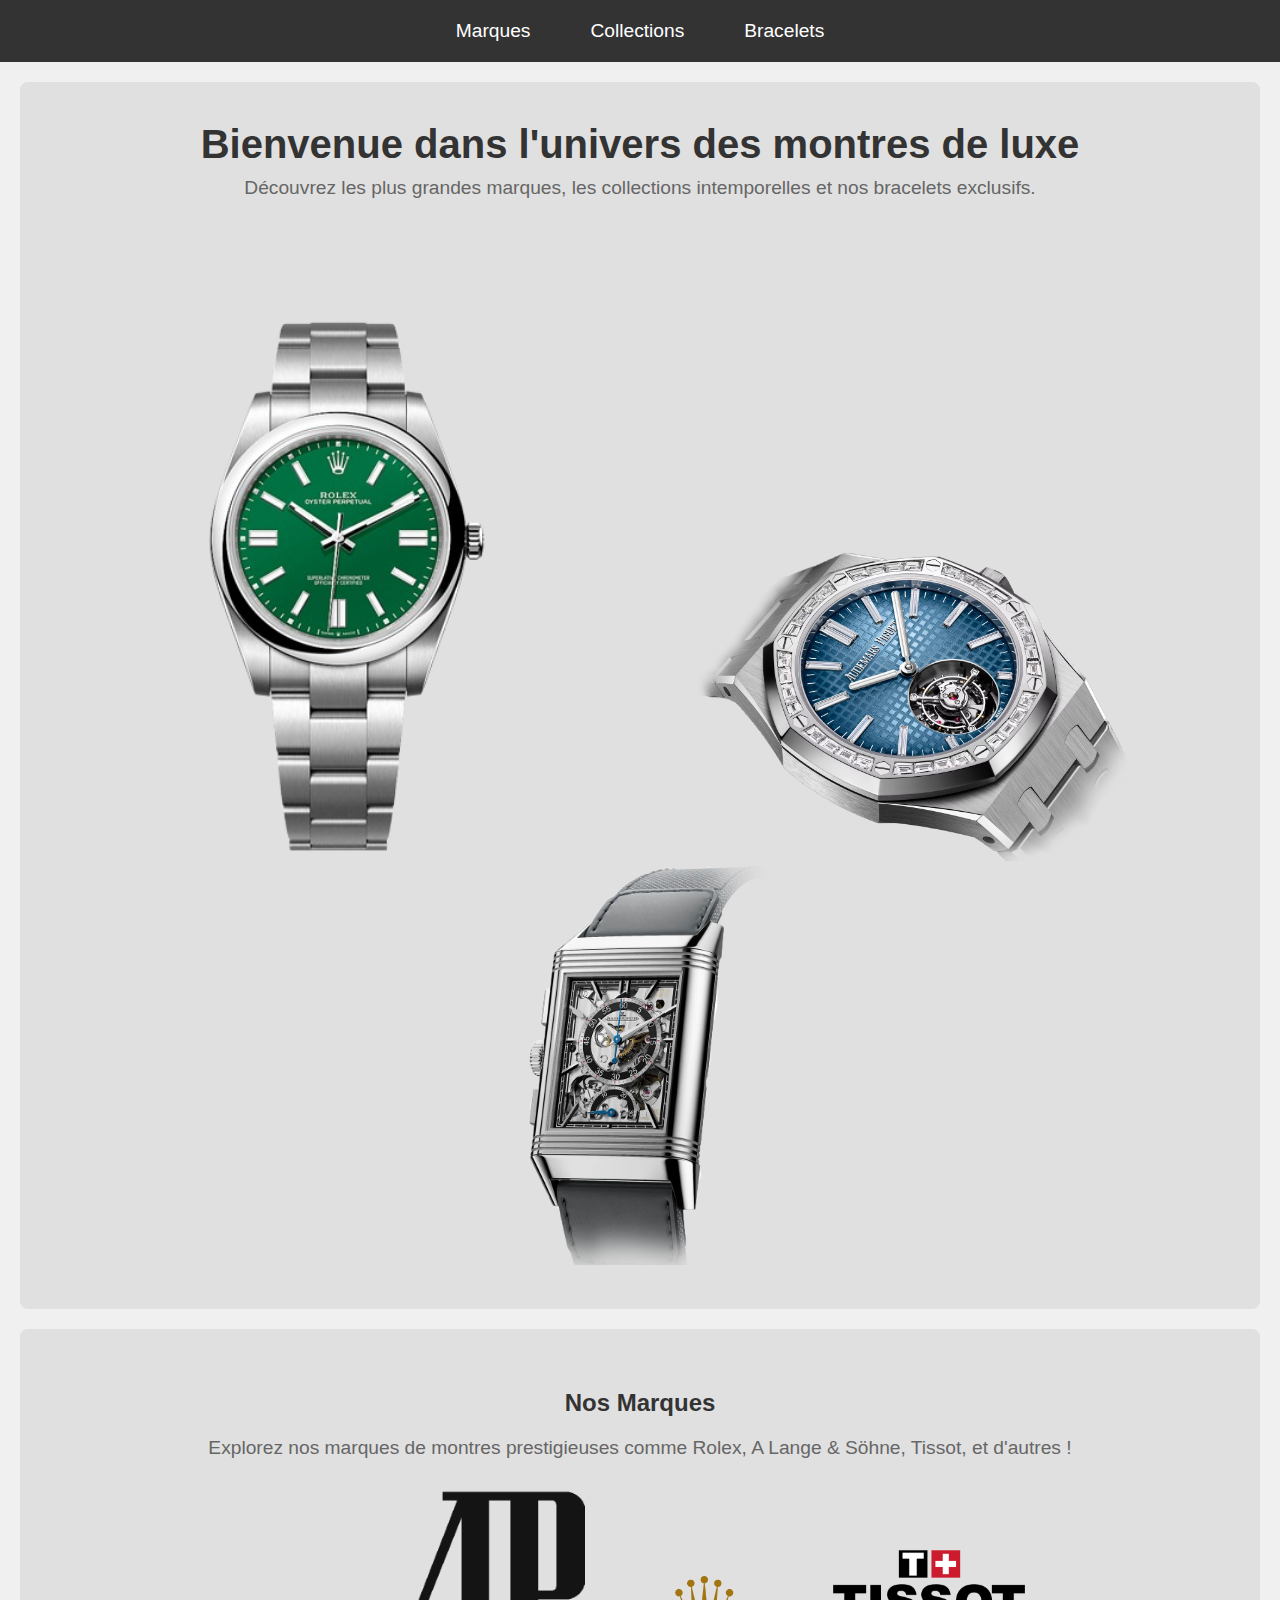
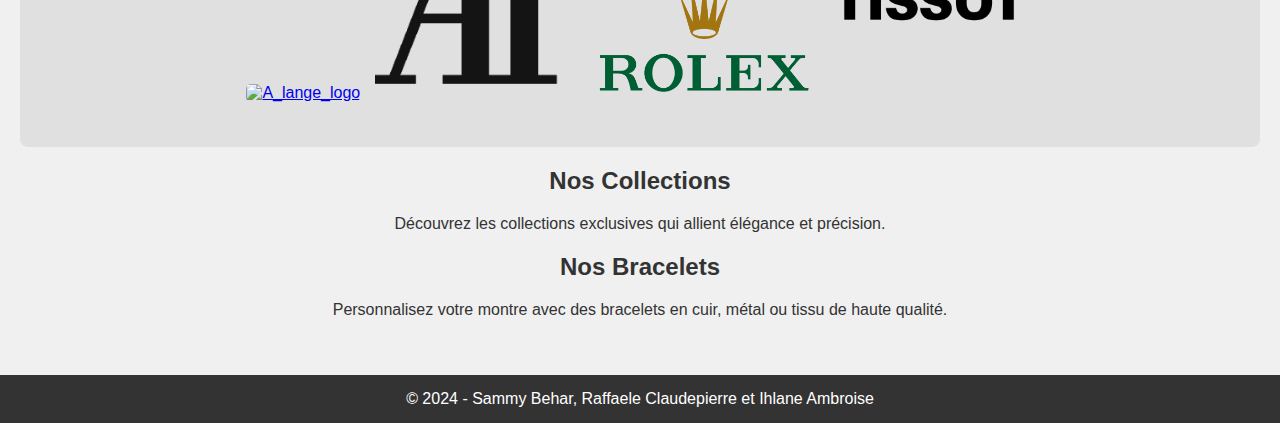
==== index.html @ e2b31ca5 "test" ====
<!DOCTYPE html>
<html lang="fr">
<head>
    <meta charset="UTF-8">
    <meta name="viewport" content="width=device-width, initial-scale=1.0">
    <meta http-equiv="X-UA-Compatible" content="IE=edge">
    <title>Site Vitrine Montres</title>
    <link rel="stylesheet" href="styles.css">
</head>
<body>
    <header>
        <nav>
            <ul class="menu">
                <!-- Menu pour les marques avec sous-menu cliquable -->
                <li class="dropdown">
                    <a href="#">Marques</a>
                    <ul class="dropdown-content">
                        <li><a href="marque/ROLEX/vitrineROLEX.html" target="_blank">Rolex</a></li>
                        <li><a href="marque/AP/vitrineap.html" target="_blank">Audemars Piguet</a></li>
                        <li><a href="marque/TISSOT/vitrinetissot.html" target="_blank">Tissot</a></li>
                        <li><a href="marque/ALANGHE/vitrinealanghe.html" target="_blank">A. Lange & Söhne</a></li>
                    </ul>
                </li>
                <!-- Menu pour les collections avec sous-menu cliquable -->
                <li class="dropdown">
                    <a href="#">Collections</a>
                    <ul class="dropdown-content">
                        <li><a href="collection1.html" target="_blank">Collection 1</a></li>
                        <li><a href="collection2.html" target="_blank">Collection 2</a></li>
                        <li><a href="collection3.html" target="_blank">Collection 3</a></li>
                    </ul>
                </li>
                <!-- Menu pour les bracelets avec sous-menu cliquable -->
                <li class="dropdown">
                    <a href="#">Bracelets</a>
                    <ul class="dropdown-content">
                        <li><a href="bracelet1.html" target="_blank">Bracelet 1</a></li>
                        <li><a href="bracelet2.html" target="_blank">Bracelet 2</a></li>
                        <li><a href="bracelet3.html" target="_blank">Bracelet 3</a></li>
                    </ul>
                </li>
        </nav>
    </header>

    <main>
        <section id="hero">
            <h1>Bienvenue dans l'univers des montres de luxe</h1>
            <p>Découvrez les plus grandes marques, les collections intemporelles et nos bracelets exclusifs.</p>
            <img src="images/montre/aaa.png" class="montre_rolex">
            <img src="images/montre/Royal Oak.png" class="Royal_Oak">
            <img src="images/montre/Image Jeager.png" class="Jeager">
        </section>

        <section id="marques">
            <h2>Nos Marques</h2>
            <p>Explorez nos marques de montres prestigieuses comme Rolex, A Lange & Söhne, Tissot, et d'autres !</p>
            <a href="marque/ALANGHE/vitrinealanghe.html"><img src="images/logo marque/A Lange & Söhne logo.png" alt="A_lange_logo" class="A_lange_logo"></a>
            <a href="marque/AP/vitrineap.html"><img src="images/logo marque/Logo Audemars Piguet (1).png" alt="AP_logo" class="AP_logo"></a>
            <a href="marque/ROLEX/vitrineROLEX.html"><img src="images/logo marque/Logo Rolex.png" alt="Rolex_logo" class="Rolex_logo"></a>
            <a href="marque/TISSOT/vitrinetissot.html"><img src="images/logo marque/Tissot Logo.png" alt="Tissot_logo" class="Tissot_logo"></a>
        </section>

        <section id="collections" class="content-section">
            <h2>Nos Collections</h2>
            <p>Découvrez les collections exclusives qui allient élégance et précision.</p>
        </section>

        <section id="bracelets" class="content-section">
            <h2>Nos Bracelets</h2>
            <p>Personnalisez votre montre avec des bracelets en cuir, métal ou tissu de haute qualité.</p>
        </section>
    </main>

    <footer>
        <p>&copy; 2024 - Sammy Behar, Raffaele Claudepierre et Ihlane Ambroise</p>
    </footer>
</body>
</html>
---- styles.css ----
/* Style général */
body {
    font-family: Arial, sans-serif;
    background-color: #f0f0f0;
    color: #333;
    margin: 0;
    padding: 0;
}

/* En-tête principal */
header h1 {
    text-align: center;
    font-size: 2.5rem;
    margin: 20px 0;
}

/* Menu principal */
header nav {
    background-color: #333;
    padding: 10px 0;
}

.menu {
    list-style: none;
    padding: 0;
    margin: 0;
    display: flex;
    justify-content: center;
}

.menu li {
    position: relative;
    margin: 0 20px;
}

.menu a {
    text-decoration: none;
    color: #fff;
    font-size: 1.2rem;
    padding: 10px;
    display: block;
}

/* Dropdown pour les marques */
.dropdown-content {
    display: none;
    position: absolute;
    background-color: #f9f9f9;
    box-shadow: 0px 8px 16px rgba(0, 0, 0, 0.2);
    min-width: 200px;
    top: 100%;
    left: 0;
    z-index: 1;
}

.dropdown-content li {
    padding: 10px 20px;
}

.dropdown-content li a {
    color: #333;
    text-decoration: none;
    display: block;
}

.dropdown-content li a:hover {
    background-color: #ddd;
}

.dropdown:hover .dropdown-content {
    display: block;
}

/* Effet au survol */
.menu a:hover, .dropdown-content li a:hover {
    color: #4f54b2;
}

/* Section principale */
main {
    padding: 20px;
    text-align: center;
}

.image-container {
    position: absolute;
    top: 0;
    left: 0;
    width: 100%;
    height: 100%;
    z-index: -1; 
    overflow: hidden;
}

.image {
    position: absolute;
    background-size: cover;
    background-position: center;
    border-radius: 5px;
}

.montre_rolex {
    width: 550px;
}

.Royal_Oak {
    width: 600px;
}

.Jeager {
    width: 600px;
}

.modeles {
    display: flex;
    flex-wrap: wrap;
    justify-content: center;
    gap: 20px;
    padding: 20px;
}

.modele {
    width: 200px;
    text-align: center;
}

.modele img {
    width: 100%;
    height: auto;
    border-radius: 5px;
    box-shadow: 0 4px 8px rgba(0, 0, 0, 0.2);
}

.modele p {
    margin-top: 10px;
    font-size: 1.1rem;
    font-weight: bold;
    color: #333;
}

/* Pied de page */
footer {
    background-color: #333;
    color: #fff;
    text-align: center;
    padding: 15px 0;
    margin-top: 20px;
}

footer p {
    margin: 0;
}

/* Style pour la section "Bienvenue" */
#hero {
    background-color: #e0e0e0;
    padding: 40px 20px;
    margin-bottom: 20px;
    border-radius: 8px;
}

#hero h1 {
    font-size: 2.5rem;
    color: #333;
    margin: 0;
}

#hero p {
    font-size: 1.2rem;
    color: #666;
    margin-top: 10px;
}

#marques {
    background-color: #e0e0e0;
    padding: 40px 20px;
    margin-bottom: 20px;
    border-radius: 8px;
}

#marque h1 {
    font-size: 2.5rem;
    color: #333;
    margin: 0;
}

#marques p {
    font-size: 1.2rem;
    color: #666;
    margin-top: 10px;
}

#marques img {
width: 210px;
border-radius: 10px;
padding: 5px;
background-position: center;

}
img{
    transition: all 0.3s;
}
img:hover {
    transform: scale(1.1);
}

.nomove:hover{
transform: scale(1) !important;
}

.logoRolex{
    width: 300px;
}

.LogoAp{
    width: 300px;
    margin: 5px;
}
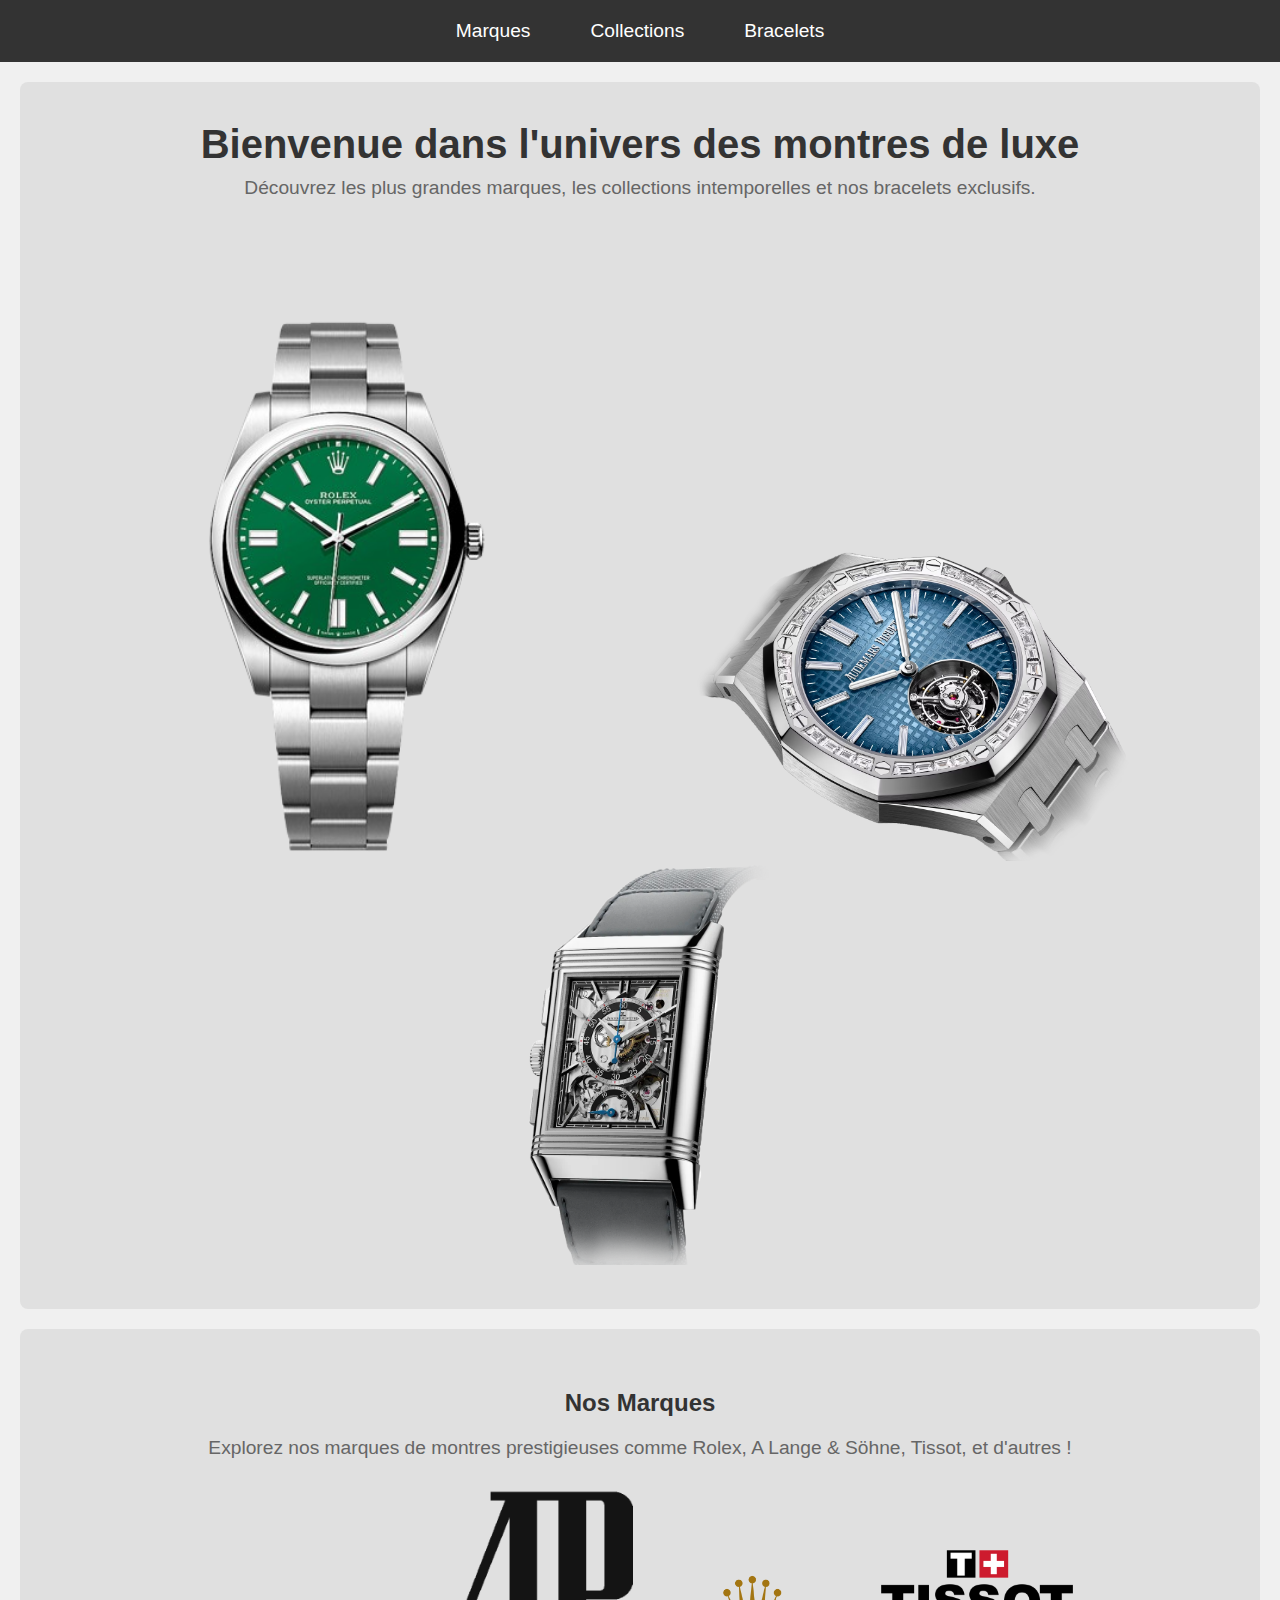
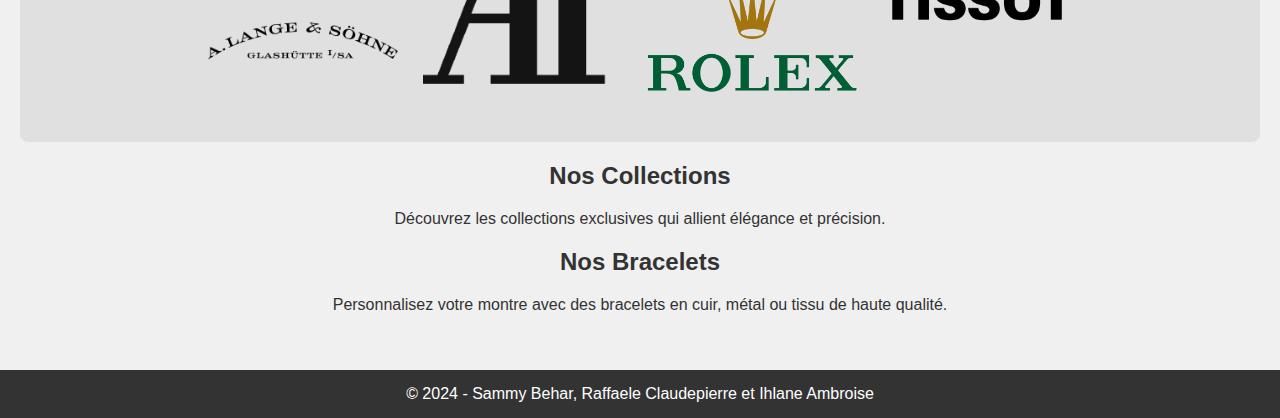
==== commit e0e4f408: "changer le nom de l'image a Lange" ====
--- a/index.html
+++ b/index.html
@@ -54,7 +54,7 @@
         <section id="marques">
             <h2>Nos Marques</h2>
             <p>Explorez nos marques de montres prestigieuses comme Rolex, A Lange & Söhne, Tissot, et d'autres !</p>
-            <a href="marque/ALANGHE/vitrinealanghe.html"><img src="images/logo marque/A Lange & Söhne logo.png" alt="A_lange_logo" class="A_lange_logo"></a>
+            <a href="marque/ALANGHE/vitrinealanghe.html"><img src="images/logo marque/A_Lange_logo.png" alt="A_lange_logo" class="A_lange_logo"></a>
             <a href="marque/AP/vitrineap.html"><img src="images/logo marque/Logo Audemars Piguet (1).png" alt="AP_logo" class="AP_logo"></a>
             <a href="marque/ROLEX/vitrineROLEX.html"><img src="images/logo marque/Logo Rolex.png" alt="Rolex_logo" class="Rolex_logo"></a>
             <a href="marque/TISSOT/vitrinetissot.html"><img src="images/logo marque/Tissot Logo.png" alt="Tissot_logo" class="Tissot_logo"></a>
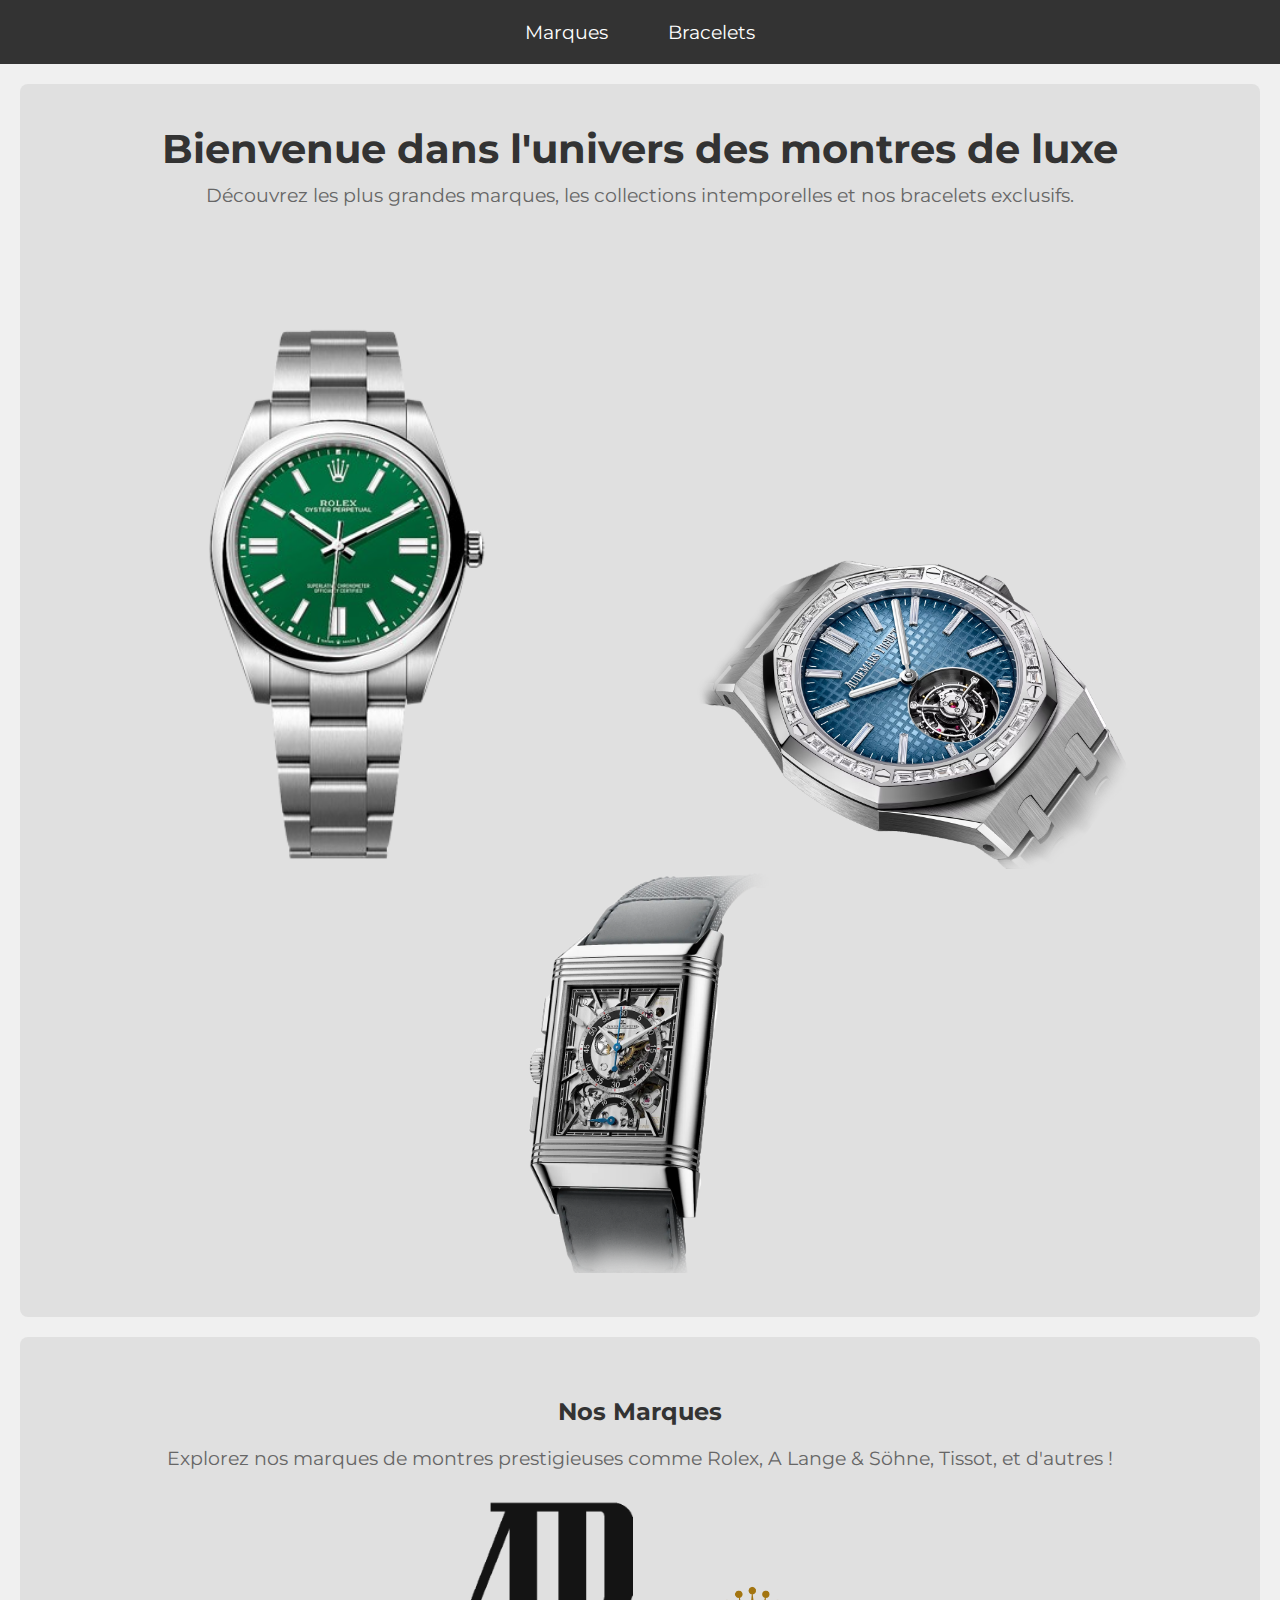
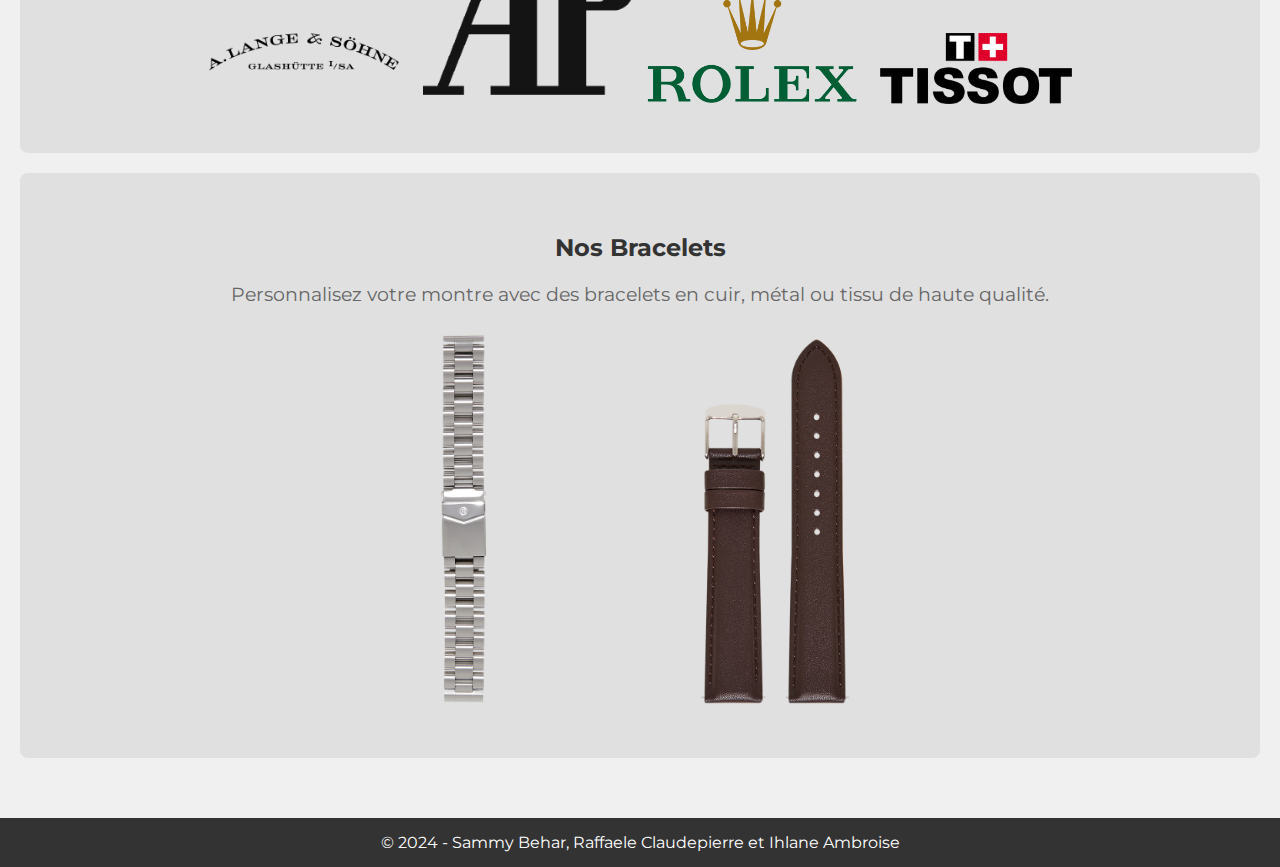
==== commit 79b11800: "maj" ====
--- a/index.html
+++ b/index.html
@@ -15,28 +15,17 @@
                 <li class="dropdown">
                     <a href="#">Marques</a>
                     <ul class="dropdown-content">
-                        <li><a href="marque/ROLEX/vitrineROLEX.html" target="_blank">Rolex</a></li>
-                        <li><a href="marque/AP/vitrineap.html" target="_blank">Audemars Piguet</a></li>
-                        <li><a href="marque/TISSOT/vitrinetissot.html" target="_blank">Tissot</a></li>
-                        <li><a href="marque/ALANGHE/vitrinealanghe.html" target="_blank">A. Lange & Söhne</a></li>
+                        <li><a href="marque/ALANGHE/vitrinealanghe.html" >A. Lange & Söhne</a></li>
+                        <li><a href="marque/AP/vitrineap.html" >Audemars Piguet</a></li>
+                        <li><a href="marque/ROLEX/vitrineROLEX.html">Rolex</a></li>
+                        <li><a href="marque/TISSOT/vitrinetissot.html" >Tissot</a></li>
                     </ul>
                 </li>
-                <!-- Menu pour les collections avec sous-menu cliquable -->
-                <li class="dropdown">
-                    <a href="#">Collections</a>
-                    <ul class="dropdown-content">
-                        <li><a href="collection1.html" target="_blank">Collection 1</a></li>
-                        <li><a href="collection2.html" target="_blank">Collection 2</a></li>
-                        <li><a href="collection3.html" target="_blank">Collection 3</a></li>
-                    </ul>
-                </li>
-                <!-- Menu pour les bracelets avec sous-menu cliquable -->
                 <li class="dropdown">
                     <a href="#">Bracelets</a>
                     <ul class="dropdown-content">
-                        <li><a href="bracelet1.html" target="_blank">Bracelet 1</a></li>
-                        <li><a href="bracelet2.html" target="_blank">Bracelet 2</a></li>
-                        <li><a href="bracelet3.html" target="_blank">Bracelet 3</a></li>
+                        <li><a href="bracelet/BraceletAcier/BraceletAcier.html">Bracelet en Acier</a></li>
+                        <li><a href="bracelet/BraceletCuir/BraceletCuir.html">Bracelet en Cuir</a></li>
                     </ul>
                 </li>
         </nav>
@@ -54,20 +43,17 @@
         <section id="marques">
             <h2>Nos Marques</h2>
             <p>Explorez nos marques de montres prestigieuses comme Rolex, A Lange & Söhne, Tissot, et d'autres !</p>
-            <a href="marque/ALANGHE/vitrinealanghe.html"><img src="images/logo marque/A_Lange_logo.png" alt="A_lange_logo" class="A_lange_logo"></a>
-            <a href="marque/AP/vitrineap.html"><img src="images/logo marque/Logo Audemars Piguet (1).png" alt="AP_logo" class="AP_logo"></a>
-            <a href="marque/ROLEX/vitrineROLEX.html"><img src="images/logo marque/Logo Rolex.png" alt="Rolex_logo" class="Rolex_logo"></a>
-            <a href="marque/TISSOT/vitrinetissot.html"><img src="images/logo marque/Tissot Logo.png" alt="Tissot_logo" class="Tissot_logo"></a>
-        </section>
-
-        <section id="collections" class="content-section">
-            <h2>Nos Collections</h2>
-            <p>Découvrez les collections exclusives qui allient élégance et précision.</p>
+            <a href="marque/ALANGHE/vitrinealanghe.html"><img src="images/logo marque/A_Lange_logo.png" alt="A_lange_logo"></a>
+            <a href="marque/AP/vitrineap.html"><img src="images/logo marque/Logo Audemars Piguet (1).png" alt="AP_logo" ></a>
+            <a href="marque/ROLEX/vitrineROLEX.html"><img src="images/logo marque/Logo Rolex.png" alt="Rolex_logo" ></a>
+            <a href="marque/TISSOT/vitrinetissot.html"><img src="images/logo marque/Tissot Logo.png" alt="Tissot_logo"></a>
         </section>
 
         <section id="bracelets" class="content-section">
             <h2>Nos Bracelets</h2>
             <p>Personnalisez votre montre avec des bracelets en cuir, métal ou tissu de haute qualité.</p>
+            <a href="bracelet/BraceletAcier/BraceletAcier.html"> <img src="images/bracelet/Bracelet Montre Acier.png" alt="Brancelet Acier" class="BraceletAcier" ></a>
+            <a href="bracelet/BraceletCuir/BraceletCuir.html"> <img src="images/bracelet/Bracelet montre cuir.png" alt="Bracelet Cuir"></a>
         </section>
     </main>
 
--- a/styles.css
+++ b/styles.css
@@ -1,6 +1,8 @@
+
+@import url('https://fonts.googleapis.com/css2?family=Inter:ital,opsz,wght@0,14..32,100..900;1,14..32,100..900&family=Montserrat:ital,wght@0,100..900;1,100..900&display=swap');
 /* Style général */
 body {
-    font-family: Arial, sans-serif;
+    font-family: Montserrat, sans-serif;
     background-color: #f0f0f0;
     color: #333;
     margin: 0;
@@ -51,6 +53,7 @@
     top: 100%;
     left: 0;
     z-index: 1;
+    border-radius: 10px;
 }
 
 .dropdown-content li {
@@ -145,6 +148,8 @@
     text-align: center;
     padding: 15px 0;
     margin-top: 20px;
+    bottom: 0;
+    width: 100%;
 }
 
 footer p {
@@ -195,8 +200,39 @@
 border-radius: 10px;
 padding: 5px;
 background-position: center;
-
-}
+}
+
+#bracelets{
+background-color: #e0e0e0;
+    padding: 40px 20px;
+    margin-bottom: 20px;
+    border-radius: 8px;
+}
+
+#bracelets h1 {
+    font-size: 2.5rem;
+    color: #333;
+    margin: 0;
+}
+
+#bracelets p {
+    font-size: 1.2rem;
+    color: #666;
+    margin-top: 10px;
+}
+
+#bracelets img{
+width: 150px;
+border-radius: 10px;
+background-position: center;
+padding-inline: 100px;
+}
+
+.BraceletAcier{
+    width: 65px !important;
+}
+
+
 img{
     transition: all 0.3s;
 }
@@ -212,7 +248,14 @@
     width: 300px;
 }
 
-.LogoAp{
-    width: 300px;
-    margin: 5px;
+.logoAp{
+    width: 300px;
+}
+
+.logoTissot{
+    width: 300px;
+}
+
+.logoALange{
+    width: 300px;
 }